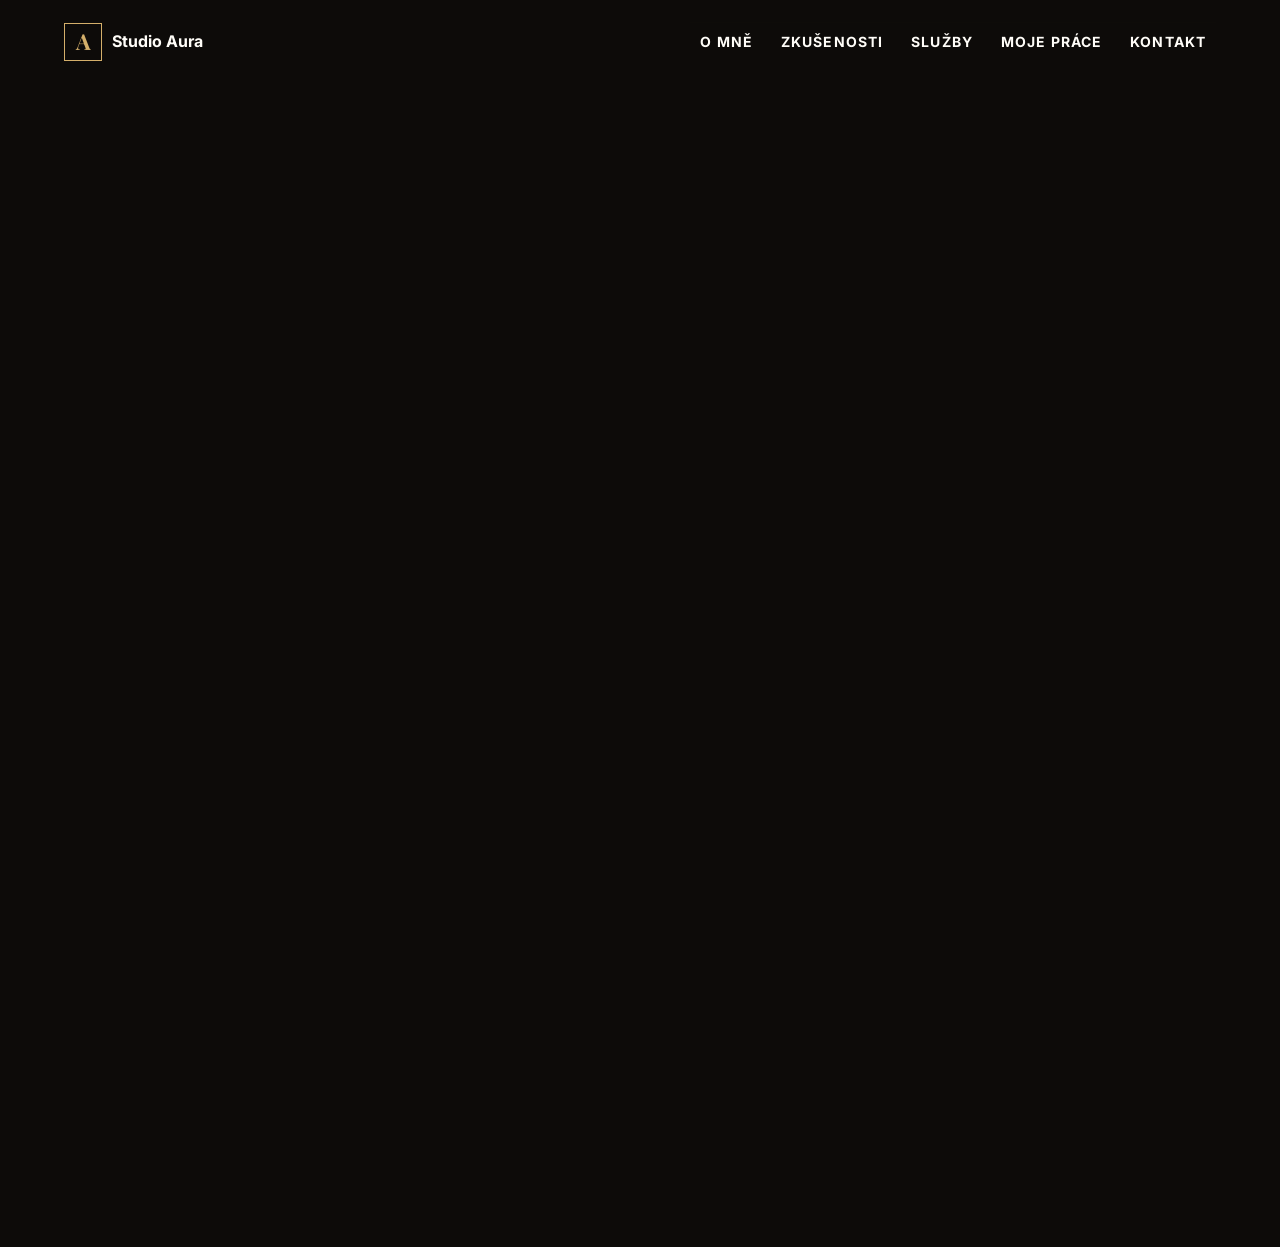
==== mojeprace.html @ d91b4f78 "První verze Studio Aura" ====
<!DOCTYPE html>
<html lang="cs">
<head>
  <meta charset="UTF-8">
  <meta name="viewport" content="width=device-width, initial-scale=1.0">
  <meta name="description" content="Galerie vlasových proměn Studia Aura.">
  <title>Moje práce | Studio Aura</title>
  <link rel="icon" href="data:image/svg+xml,%3Csvg xmlns='http://www.w3.org/2000/svg' viewBox='0 0 64 64'%3E%3Crect width='64' height='64' rx='14' fill='%230d0b09'/%3E%3Cpath d='M18 47 32 13l14 34h-7l-3-8H28l-3 8h-7Zm12-14h4l-2-6-2 6Z' fill='%23d4af6a'/%3E%3C/svg%3E">
  <link rel="preconnect" href="https://fonts.googleapis.com">
  <link rel="preconnect" href="https://fonts.gstatic.com" crossorigin>
  <link href="https://fonts.googleapis.com/css2?family=Inter:wght@400;500;600;700&family=Playfair+Display:wght@600;700&display=swap" rel="stylesheet">
  <link rel="stylesheet" href="style.css">
</head>
<body>
  <header class="site-header is-scrolled" data-header>
    <a class="brand" href="index.html#home" aria-label="Studio Aura domů">
      <span class="brand__mark">A</span>
      <span>Studio Aura</span>
    </a>
    <nav class="nav" data-nav aria-label="Hlavní navigace">
      <a href="index.html#about">O mně</a>
      <a href="index.html#experience">Zkušenosti</a>
      <a href="index.html#services">Služby</a>
      <a href="index.html#work">Moje práce</a>
      <a href="index.html#contact">Kontakt</a>
    </nav>
    <button class="menu-toggle" type="button" data-menu-toggle aria-label="Otevřít menu" aria-expanded="false">
      <span></span>
      <span></span>
      <span></span>
    </button>
  </header>

  <main>
    <section class="section work portfolio-page" id="work">
      <div class="section__inner">
        <div class="portfolio-page__top reveal">
          <h1>Moje práce</h1>
          <a class="button button--ghost" href="index.html#work">Zpět</a>
        </div>

        <div class="gallery gallery--full" data-gallery>
          <button class="gallery__item reveal" type="button" data-caption="Jemná blond balayage" data-src="images/portfolio/portfolio-01.png"><img src="images/portfolio/portfolio-01.png" alt="Jemná blond balayage" loading="lazy"><span>Jemná blond balayage</span></button>
          <button class="gallery__item reveal" type="button" data-caption="Přirozený hnědý tón" data-src="images/portfolio/portfolio-02.png"><img src="images/portfolio/portfolio-02.png" alt="Přirozený hnědý tón" loading="lazy"><span>Přirozený hnědý tón</span></button>
          <button class="gallery__item reveal" type="button" data-caption="Studený blond melír" data-src="images/portfolio/portfolio-03.png"><img src="images/portfolio/portfolio-03.png" alt="Studený blond melír" loading="lazy"><span>Studený blond melír</span></button>
          <button class="gallery__item reveal" type="button" data-caption="Elegantní společenský účes" data-src="images/portfolio/portfolio-04.png"><img src="images/portfolio/portfolio-04.png" alt="Elegantní společenský účes" loading="lazy"><span>Elegantní společenský účes</span></button>
          <button class="gallery__item reveal" type="button" data-caption="Vzdušný vrstvený střih" data-src="images/portfolio/portfolio-05.png"><img src="images/portfolio/portfolio-05.png" alt="Vzdušný vrstvený střih" loading="lazy"><span>Vzdušný vrstvený střih</span></button>
          <button class="gallery__item reveal" type="button" data-caption="Lesklé měděné barvení" data-src="images/portfolio/portfolio-06.png"><img src="images/portfolio/portfolio-06.png" alt="Lesklé měděné barvení" loading="lazy"><span>Lesklé měděné barvení</span></button>
          <button class="gallery__item reveal" type="button" data-caption="Karamelová balayage" data-src="images/portfolio/portfolio-07.png"><img src="images/portfolio/portfolio-07.png" alt="Karamelová balayage" loading="lazy"><span>Karamelová balayage</span></button>
          <button class="gallery__item reveal" type="button" data-caption="Jemný slavnostní styling" data-src="images/portfolio/portfolio-08.png"><img src="images/portfolio/portfolio-08.png" alt="Jemný slavnostní styling" loading="lazy"><span>Jemný slavnostní styling</span></button>
          <button class="gallery__item reveal" type="button" data-caption="Popelavě hnědá balayage" data-src="images/portfolio/portfolio-09.png"><img src="images/portfolio/portfolio-09.png" alt="Popelavě hnědá balayage" loading="lazy"><span>Popelavě hnědá balayage</span></button>
          <button class="gallery__item reveal" type="button" data-caption="Rose gold vlny" data-src="images/portfolio/portfolio-10.png"><img src="images/portfolio/portfolio-10.png" alt="Rose gold vlny" loading="lazy"><span>Rose gold vlny</span></button>
          <button class="gallery__item reveal" type="button" data-caption="Čokoládové vrstvy" data-src="images/portfolio/portfolio-11.png"><img src="images/portfolio/portfolio-11.png" alt="Čokoládové vrstvy" loading="lazy"><span>Čokoládové vrstvy</span></button>
          <button class="gallery__item reveal" type="button" data-caption="Světlé prameny u obličeje" data-src="images/portfolio/portfolio-12.png"><img src="images/portfolio/portfolio-12.png" alt="Světlé prameny u obličeje" loading="lazy"><span>Světlé prameny</span></button>
          <button class="gallery__item reveal" type="button" data-caption="Hladké dlouhé vlasy" data-src="images/portfolio/portfolio-13.png"><img src="images/portfolio/portfolio-13.png" alt="Hladké dlouhé vlasy" loading="lazy"><span>Hladké dlouhé vlasy</span></button>
          <button class="gallery__item reveal" type="button" data-caption="Béžový blond bob" data-src="images/portfolio/portfolio-14.png"><img src="images/portfolio/portfolio-14.png" alt="Béžový blond bob" loading="lazy"><span>Béžový blond bob</span></button>
          <button class="gallery__item reveal" type="button" data-caption="Dimenzionální lowlights" data-src="images/portfolio/portfolio-15.png"><img src="images/portfolio/portfolio-15.png" alt="Dimenzionální lowlights" loading="lazy"><span>Dimenzionální lowlights</span></button>
          <button class="gallery__item reveal" type="button" data-caption="Svatební výčes" data-src="images/portfolio/portfolio-16.png"><img src="images/portfolio/portfolio-16.png" alt="Svatební výčes" loading="lazy"><span>Svatební výčes</span></button>
          <button class="gallery__item reveal" type="button" data-caption="Písková blond" data-src="images/portfolio/portfolio-17.png"><img src="images/portfolio/portfolio-17.png" alt="Písková blond" loading="lazy"><span>Písková blond</span></button>
          <button class="gallery__item reveal" type="button" data-caption="Espresso gloss" data-src="images/portfolio/portfolio-18.png"><img src="images/portfolio/portfolio-18.png" alt="Espresso gloss" loading="lazy"><span>Espresso gloss</span></button>
          <button class="gallery__item reveal" type="button" data-caption="Jemné curtain bangs" data-src="images/portfolio/portfolio-19.png"><img src="images/portfolio/portfolio-19.png" alt="Jemné curtain bangs" loading="lazy"><span>Curtain bangs</span></button>
          <button class="gallery__item reveal" type="button" data-caption="Champagne blond melír" data-src="images/portfolio/portfolio-20.png"><img src="images/portfolio/portfolio-20.png" alt="Champagne blond melír" loading="lazy"><span>Champagne blond melír</span></button>
        </div>
      </div>
    </section>
  </main>

  <div class="lightbox" data-lightbox aria-hidden="true" role="dialog" aria-label="Náhled fotografie">
    <button class="lightbox__close" type="button" data-lightbox-close aria-label="Zavřít náhled">×</button>
    <img src="" alt="" data-lightbox-image>
    <p data-lightbox-caption></p>
  </div>

  <script src="script.js"></script>
</body>
</html>
---- style.css ----
:root {
  --black: #0d0b09;
  --ink: #1f1a16;
  --cream: #fbf6ed;
  --soft: #efe4d3;
  --gold: #d4af6a;
  --gold-dark: #9d7533;
  --white: #fffdf8;
  --muted: #73685f;
  --line: rgba(31, 26, 22, 0.12);
  --shadow: 0 24px 80px rgba(13, 11, 9, 0.16);
}

* {
  box-sizing: border-box;
}

html {
  scroll-behavior: smooth;
}

body {
  margin: 0;
  font-family: "Inter", Arial, sans-serif;
  color: var(--ink);
  background: var(--cream);
  line-height: 1.6;
}

img {
  display: block;
  max-width: 100%;
}

a {
  color: inherit;
  text-decoration: none;
}

button,
input,
select,
textarea {
  font: inherit;
}

.site-header {
  position: fixed;
  inset: 0 0 auto;
  z-index: 20;
  display: flex;
  align-items: center;
  justify-content: space-between;
  padding: 16px 5vw;
  color: var(--white);
  transition: background 0.25s ease, color 0.25s ease, box-shadow 0.25s ease;
}

.site-header.is-scrolled,
.site-header.is-open {
  color: var(--ink);
  background: rgba(251, 246, 237, 0.94);
  box-shadow: 0 10px 35px rgba(13, 11, 9, 0.08);
  backdrop-filter: blur(18px);
}

.brand {
  display: inline-flex;
  align-items: center;
  gap: 10px;
  font-weight: 700;
  letter-spacing: 0;
}

.brand__mark {
  display: grid;
  width: 38px;
  height: 38px;
  place-items: center;
  border: 1px solid currentColor;
  color: var(--gold);
  font-family: "Playfair Display", Georgia, serif;
  font-size: 22px;
}

.nav {
  position: fixed;
  top: 70px;
  right: 0;
  left: 0;
  display: grid;
  gap: 8px;
  padding: 14px 5vw 18px;
  color: var(--ink);
  background: rgba(251, 246, 237, 0.98);
  border-top: 1px solid var(--line);
  box-shadow: 0 18px 45px rgba(13, 11, 9, 0.12);
  transform: translateY(-10px);
  opacity: 0;
  pointer-events: none;
  transition: transform 0.25s ease, opacity 0.25s ease;
}

.nav.is-open {
  transform: translateY(0);
  opacity: 1;
  pointer-events: auto;
}

.nav a {
  position: relative;
  padding: 10px;
  font-size: 14px;
  font-weight: 700;
  text-transform: uppercase;
  letter-spacing: 0.08em;
  transition: color 0.2s ease, background 0.2s ease;
}

.nav a:hover {
  color: var(--gold-dark);
  background: rgba(212, 175, 106, 0.12);
}

.menu-toggle {
  display: grid;
  gap: 5px;
  width: 42px;
  height: 42px;
  place-content: center;
  border: 1px solid currentColor;
  color: inherit;
  background: transparent;
  cursor: pointer;
}

.menu-toggle span {
  display: block;
  width: 18px;
  height: 2px;
  background: currentColor;
}

.hero {
  position: relative;
  min-height: 100svh;
  display: grid;
  align-items: end;
  padding: 110px 5vw 64px;
  color: var(--white);
  overflow: hidden;
}

.hero__image {
  position: absolute;
  inset: 0;
  background:
    linear-gradient(90deg, rgba(13, 11, 9, 0.86), rgba(13, 11, 9, 0.36)),
    url("https://images.unsplash.com/photo-1560066984-138dadb4c035?auto=format&fit=crop&w=1800&q=80") center/cover;
  transform: scale(1.02);
}

.hero__content {
  position: relative;
  max-width: 760px;
}

.eyebrow {
  margin: 0 0 14px;
  color: var(--gold);
  font-size: 12px;
  font-weight: 800;
  letter-spacing: 0.14em;
  text-transform: uppercase;
}

h1,
h2 {
  margin: 0;
  font-family: "Playfair Display", Georgia, serif;
  font-weight: 700;
  line-height: 1.04;
  letter-spacing: 0;
}

h1 {
  max-width: 850px;
  font-size: clamp(46px, 9vw, 92px);
}

h2 {
  font-size: clamp(34px, 6vw, 58px);
}

.hero p:not(.eyebrow),
.about__content p {
  max-width: 680px;
  font-size: clamp(17px, 2.5vw, 21px);
}

.hero__actions {
  display: flex;
  flex-wrap: wrap;
  gap: 12px;
  margin-top: 32px;
}

.button {
  display: inline-flex;
  min-height: 48px;
  align-items: center;
  justify-content: center;
  padding: 13px 22px;
  border: 1px solid var(--gold);
  font-weight: 800;
  cursor: pointer;
  transition: transform 0.2s ease, background 0.2s ease, color 0.2s ease;
}

.button:hover {
  transform: translateY(-2px);
}

.button--primary {
  color: var(--black);
  background: var(--gold);
}

.button--ghost {
  color: var(--white);
  background: rgba(255, 255, 255, 0.06);
}

.section {
  scroll-margin-top: 88px;
  padding: 82px 5vw;
}

.section__inner {
  width: min(1160px, 100%);
  margin: 0 auto;
}

.section__heading {
  max-width: 720px;
  margin-bottom: 34px;
}

.experience {
  padding-bottom: 52px;
}

.services {
  padding-top: 52px;
}

.about,
.pricing,
.faq {
  background: var(--white);
}

.about__grid,
.contact__grid,
.pricing__grid,
.faq__grid {
  display: grid;
  gap: 34px;
}

.about__photo img {
  width: 100%;
  min-height: 430px;
  object-fit: cover;
  box-shadow: var(--shadow);
}

.feature-list {
  display: grid;
  gap: 12px;
  padding: 0;
  margin: 28px 0 0;
  list-style: none;
}

.feature-list li {
  position: relative;
  padding-left: 26px;
  font-weight: 700;
}

.feature-list li::before {
  position: absolute;
  left: 0;
  color: var(--gold-dark);
  content: "•";
}

.timeline {
  display: grid;
  align-items: stretch;
  grid-auto-rows: 1fr;
  gap: 10px;
}

.timeline__item,
.price-list,
.review-slider,
.accordion,
.contact-form {
  background: rgba(255, 253, 248, 0.78);
  border: 1px solid var(--line);
}

.timeline__item {
  display: grid;
  min-height: 72px;
  gap: 2px;
  padding: 5px 8px;
}

.timeline__item span {
  color: var(--gold-dark);
  font-family: "Playfair Display", Georgia, serif;
  font-size: 22px;
  font-weight: 700;
  line-height: 1.1;
}

.timeline__item p {
  margin: 0;
  font-weight: 700;
  line-height: 1.35;
}

.services__list {
  display: grid;
  gap: 10px;
  max-width: 720px;
  padding: 0;
  margin: 0;
  list-style: none;
}

.services__list li {
  position: relative;
  padding-left: 24px;
  font-weight: 700;
}

.services__list li::before {
  position: absolute;
  left: 0;
  color: var(--gold-dark);
  content: "•";
}

.work {
  color: var(--white);
  background: var(--black);
}

.work.section {
  padding-block: 64px;
}

.gallery {
  display: grid;
  grid-template-columns: repeat(auto-fit, minmax(175px, 1fr));
  gap: 12px;
}

.gallery__item {
  position: relative;
  min-height: 205px;
  aspect-ratio: 4 / 5;
  padding: 0;
  border: 0;
  color: var(--white);
  background: var(--black);
  cursor: zoom-in;
  overflow: hidden;
}

.gallery__item img {
  width: 100%;
  height: 100%;
  object-fit: cover;
  transition: transform 0.45s ease;
}

.gallery__item:hover img {
  transform: scale(1.06);
}

.gallery__item span {
  position: absolute;
  right: 16px;
  bottom: 16px;
  left: 16px;
  padding-top: 60px;
  font-weight: 800;
  text-align: left;
  background: linear-gradient(transparent, rgba(13, 11, 9, 0.78));
}

.work__actions {
  display: flex;
  justify-content: center;
  margin-top: 22px;
}

.price-list {
  padding: 10px 22px;
}

.price-list div {
  display: flex;
  justify-content: space-between;
  gap: 18px;
  padding: 18px 0;
  border-bottom: 1px solid var(--line);
}

.price-list div:last-child {
  border-bottom: 0;
}

.price-list strong {
  white-space: nowrap;
}

.reviews {
  background: var(--soft);
}

.review-slider {
  position: relative;
  padding: clamp(26px, 5vw, 52px);
  overflow: hidden;
}

.review-slider__viewport {
  overflow: hidden;
}

.review-slider__track {
  display: flex;
  width: 100%;
  transition: transform 0.35s ease;
}

.review {
  flex: 0 0 100%;
  max-width: 100%;
  margin: 0;
}

.review blockquote {
  margin: 0;
  font-family: "Playfair Display", Georgia, serif;
  font-size: clamp(26px, 5vw, 44px);
  line-height: 1.18;
}

.review figcaption {
  margin-top: 22px;
  color: var(--gold-dark);
  font-weight: 800;
}

.review-slider__controls {
  display: flex;
  gap: 10px;
  margin-top: 30px;
}

.review-slider__controls button,
.lightbox__close {
  width: 44px;
  height: 44px;
  border: 1px solid var(--gold);
  color: var(--ink);
  background: transparent;
  font-size: 28px;
  cursor: pointer;
}

.accordion__item + .accordion__item {
  border-top: 1px solid var(--line);
}

.accordion__item button {
  width: 100%;
  display: flex;
  justify-content: space-between;
  gap: 18px;
  padding: 20px;
  border: 0;
  color: var(--ink);
  background: transparent;
  font-weight: 800;
  text-align: left;
  cursor: pointer;
}

.accordion__item button::after {
  content: "+";
}

.accordion__item.is-open button::after {
  content: "−";
}

.accordion__item p {
  display: none;
  margin: 0;
  padding: 0 20px 22px;
  color: var(--muted);
}

.accordion__item.is-open p {
  display: block;
}

.contact {
  color: var(--white);
  background: var(--black);
}

.contact__info address {
  display: grid;
  gap: 10px;
  margin-top: 28px;
  font-style: normal;
}

.contact__info a:hover {
  color: var(--gold);
}

.contact__detail {
  width: fit-content;
  transition: color 0.2s ease, transform 0.2s ease;
}

.contact__detail:hover {
  color: var(--gold);
  transform: translateX(4px);
}

.contact-form {
  display: grid;
  gap: 16px;
  padding: clamp(22px, 4vw, 34px);
  color: var(--ink);
  background: var(--white);
}

.contact-form label {
  display: grid;
  gap: 7px;
  font-size: 13px;
  font-weight: 800;
  text-transform: uppercase;
  letter-spacing: 0.08em;
}

.contact-form input,
.contact-form select,
.contact-form textarea {
  width: 100%;
  border: 1px solid var(--line);
  padding: 13px 14px;
  color: var(--ink);
  background: var(--cream);
  outline: none;
}

.contact-form input:focus,
.contact-form select:focus,
.contact-form textarea:focus {
  border-color: var(--gold-dark);
}

.contact-form .is-invalid {
  border-color: #9b2c2c;
}

.form-message {
  min-height: 24px;
  margin: 0;
  color: #9b2c2c;
  font-weight: 700;
}

.form-message.is-success {
  color: #2e6b45;
}

.site-footer {
  padding: 24px 5vw;
  color: var(--cream);
  background: #070605;
  text-align: center;
}

.site-footer p {
  margin: 0;
}

.lightbox {
  position: fixed;
  inset: 0;
  z-index: 40;
  display: grid;
  place-items: center;
  padding: 72px 5vw 32px;
  color: var(--white);
  background: rgba(7, 6, 5, 0.92);
  opacity: 0;
  pointer-events: none;
  transition: opacity 0.2s ease;
}

.lightbox.is-open {
  opacity: 1;
  pointer-events: auto;
}

.lightbox img {
  max-height: 78vh;
  object-fit: contain;
  box-shadow: var(--shadow);
}

.lightbox p {
  margin: 16px 0 0;
  font-weight: 800;
}

.lightbox__close {
  position: absolute;
  top: 20px;
  right: 5vw;
  color: var(--white);
}

.reveal {
  opacity: 0;
  transform: translateY(26px);
  transition: opacity 0.6s ease, transform 0.6s ease;
}

.reveal.is-visible {
  opacity: 1;
  transform: translateY(0);
}

@media (min-width: 760px) {
  .section {
    padding: 110px 5vw;
  }

  .experience {
    padding-bottom: 70px;
  }

  .services {
    padding-top: 70px;
  }

  .work.section {
    padding-block: 72px;
  }

  .about__grid,
  .contact__grid,
  .pricing__grid,
  .faq__grid {
    grid-template-columns: 0.9fr 1.1fr;
    align-items: start;
  }

  .timeline {
    grid-template-columns: repeat(5, 1fr);
  }

  .gallery__item:nth-child(1),
  .gallery__item:nth-child(4) {
    grid-column: span 2;
    aspect-ratio: 8 / 5;
  }
}

@media (min-width: 980px) {
  .site-header {
    padding-block: 22px;
  }

  .nav {
    position: static;
    display: flex;
    align-items: center;
    gap: 8px;
    padding: 0;
    color: inherit;
    background: transparent;
    box-shadow: none;
    transform: none;
    opacity: 1;
    pointer-events: auto;
  }

  .nav a {
    padding: 8px 10px;
    background: transparent;
  }

  .nav a::after {
    position: absolute;
    right: 10px;
    bottom: 2px;
    left: 10px;
    height: 1px;
    background: var(--gold);
    transform: scaleX(0);
    transform-origin: center;
    transition: transform 0.2s ease;
    content: "";
  }

  .nav a:hover {
    color: var(--gold);
    background: transparent;
  }

  .site-header.is-scrolled .nav a:hover,
  .site-header.is-open .nav a:hover {
    color: var(--gold-dark);
  }

  .nav a:hover::after {
    transform: scaleX(1);
  }

  .menu-toggle {
    display: none;
  }
}

@media (prefers-reduced-motion: reduce) {
  *,
  *::before,
  *::after {
    scroll-behavior: auto !important;
    transition-duration: 0.01ms !important;
    animation-duration: 0.01ms !important;
  }
}
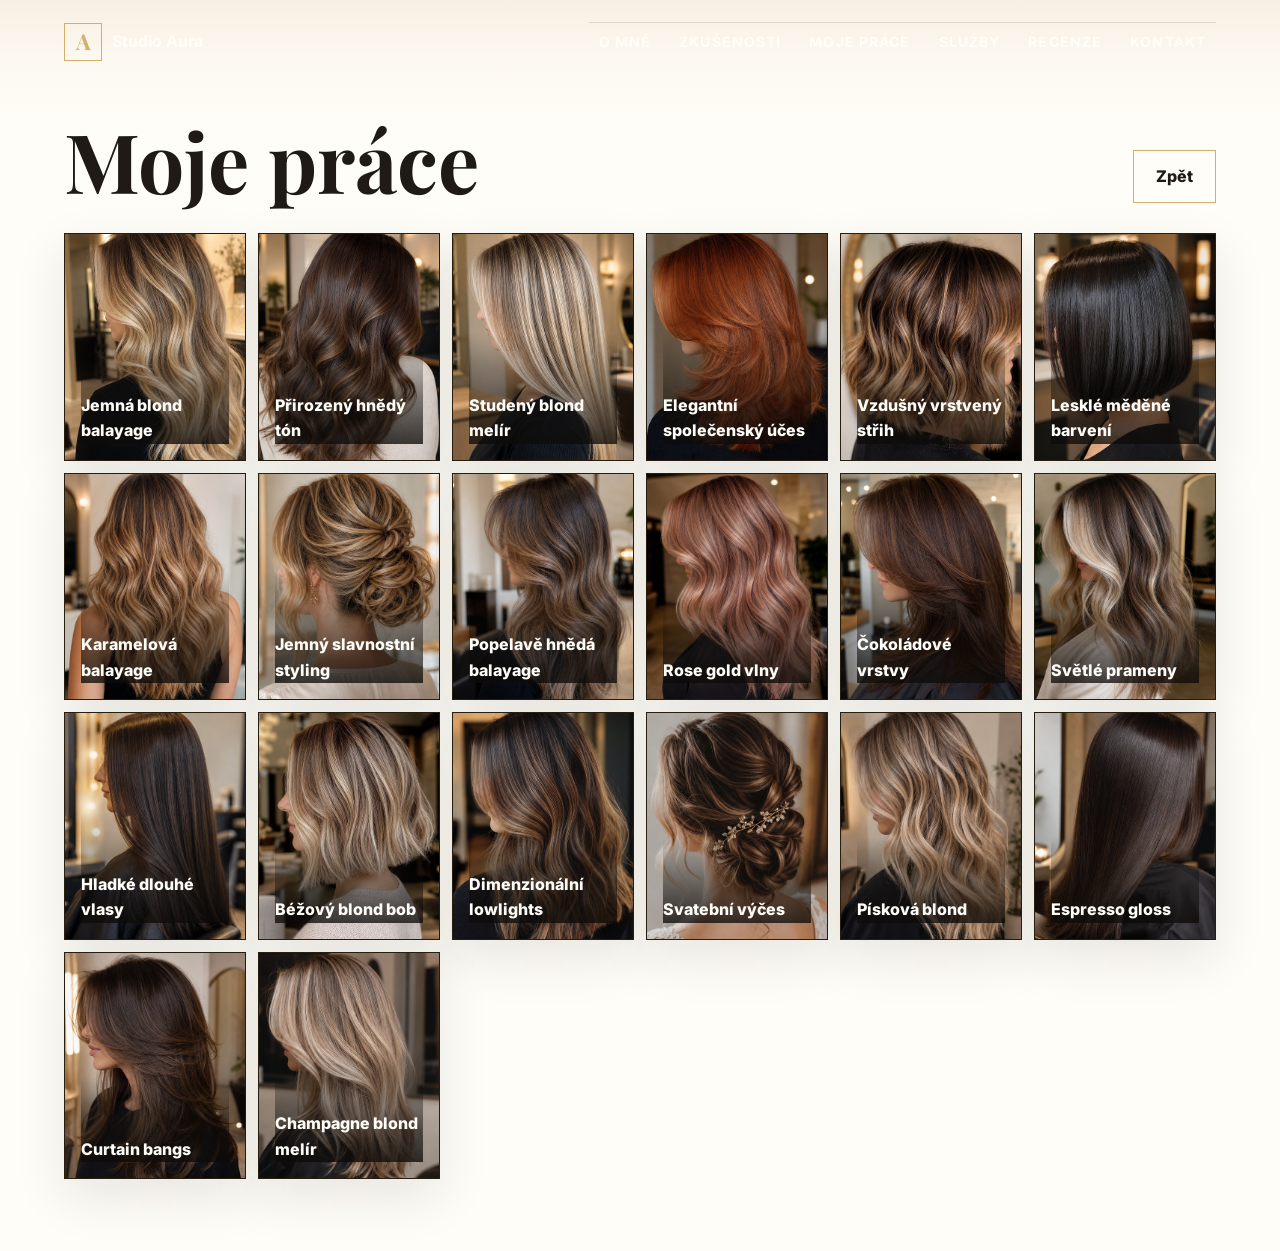
==== commit e99d8fe2: "Update Studio Aura interactions and styling" ====
--- a/mojeprace.html
+++ b/mojeprace.html
@@ -20,8 +20,9 @@
     <nav class="nav" data-nav aria-label="Hlavní navigace">
       <a href="index.html#about">O mně</a>
       <a href="index.html#experience">Zkušenosti</a>
+      <a href="index.html#work">Moje práce</a>
       <a href="index.html#services">Služby</a>
-      <a href="index.html#work">Moje práce</a>
+      <a href="index.html#reviews">Recenze</a>
       <a href="index.html#contact">Kontakt</a>
     </nav>
     <button class="menu-toggle" type="button" data-menu-toggle aria-label="Otevřít menu" aria-expanded="false">
--- a/style.css
+++ b/style.css
@@ -1,8 +1,11 @@
 :root {
   --black: #0d0b09;
+  --dark: #17110d;
   --ink: #1f1a16;
   --cream: #fbf6ed;
-  --soft: #efe4d3;
+  --soft: #f3eadc;
+  --section-light: #fffdf8;
+  --section-soft: #f6eddf;
   --gold: #d4af6a;
   --gold-dark: #9d7533;
   --white: #fffdf8;
@@ -232,8 +235,21 @@
 }
 
 .section {
+  position: relative;
   scroll-margin-top: 88px;
   padding: 82px 5vw;
+}
+
+.section::before {
+  position: absolute;
+  inset: 0 0 auto;
+  height: 128px;
+  pointer-events: none;
+  content: "";
+}
+
+.section::after {
+  content: none;
 }
 
 .section__inner {
@@ -255,9 +271,49 @@
 }
 
 .about,
-.pricing,
+.work,
+.reviews {
+  background: var(--section-light);
+}
+
+.experience,
+.pricing {
+  background: var(--section-soft);
+}
+
+.work {
+  color: var(--ink);
+}
+
 .faq {
-  background: var(--white);
+  background: var(--section-soft);
+}
+
+.about::before {
+  background: linear-gradient(to bottom, rgba(246, 237, 223, 0.86), rgba(246, 237, 223, 0.28) 48%, rgba(255, 253, 248, 0));
+}
+
+.experience::before,
+.pricing::before,
+.faq::before {
+  background: linear-gradient(to bottom, rgba(255, 253, 248, 0.86), rgba(255, 253, 248, 0.28) 48%, rgba(246, 237, 223, 0));
+}
+
+.work::before,
+.reviews::before {
+  background: linear-gradient(to bottom, rgba(246, 237, 223, 0.86), rgba(246, 237, 223, 0.28) 48%, rgba(255, 253, 248, 0));
+}
+
+.faq {
+  min-height: 516px;
+}
+
+.faq.section {
+  padding-block: 48px;
+}
+
+.pricing {
+  scroll-margin-top: 0;
 }
 
 .about__grid,
@@ -270,6 +326,7 @@
 
 .about__photo img {
   width: 100%;
+  height: 100%;
   min-height: 430px;
   object-fit: cover;
   box-shadow: var(--shadow);
@@ -308,15 +365,19 @@
 .review-slider,
 .accordion,
 .contact-form {
-  background: rgba(255, 253, 248, 0.78);
+  background: rgba(255, 253, 248, 0.9);
   border: 1px solid var(--line);
 }
 
+.review-slider {
+  background: var(--white);
+}
+
 .timeline__item {
   display: grid;
-  min-height: 72px;
-  gap: 2px;
-  padding: 5px 8px;
+  min-height: 104px;
+  gap: 8px;
+  padding: 20px 18px;
 }
 
 .timeline__item span {
@@ -355,13 +416,13 @@
   content: "•";
 }
 
-.work {
-  color: var(--white);
-  background: var(--black);
-}
-
 .work.section {
   padding-block: 64px;
+}
+
+.work .button--ghost {
+  color: var(--ink);
+  background: rgba(255, 253, 248, 0.64);
 }
 
 .gallery {
@@ -375,11 +436,12 @@
   min-height: 205px;
   aspect-ratio: 4 / 5;
   padding: 0;
-  border: 0;
+  border: 1px solid rgba(157, 117, 51, 0.18);
   color: var(--white);
   background: var(--black);
   cursor: zoom-in;
   overflow: hidden;
+  box-shadow: 0 18px 48px rgba(31, 26, 22, 0.1);
 }
 
 .gallery__item img {
@@ -410,6 +472,31 @@
   margin-top: 22px;
 }
 
+.portfolio-page {
+  min-height: 100svh;
+}
+
+.work.portfolio-page {
+  padding-top: 118px;
+}
+
+.portfolio-page__top {
+  display: flex;
+  flex-wrap: wrap;
+  align-items: end;
+  justify-content: space-between;
+  gap: 18px;
+  margin-bottom: 30px;
+}
+
+.portfolio-page__top h1 {
+  font-size: clamp(42px, 8vw, 82px);
+}
+
+.gallery--full {
+  grid-template-columns: repeat(auto-fit, minmax(175px, 1fr));
+}
+
 .price-list {
   padding: 10px 22px;
 }
@@ -428,10 +515,6 @@
 
 .price-list strong {
   white-space: nowrap;
-}
-
-.reviews {
-  background: var(--soft);
 }
 
 .review-slider {
@@ -484,10 +567,21 @@
   background: transparent;
   font-size: 28px;
   cursor: pointer;
+  transition: background 0.2s ease, color 0.2s ease, transform 0.2s ease;
+}
+
+.review-slider__controls button:hover {
+  color: var(--black);
+  background: rgba(212, 175, 106, 0.18);
+  transform: translateY(-1px);
 }
 
 .accordion__item + .accordion__item {
   border-top: 1px solid var(--line);
+}
+
+.accordion__item {
+  padding-bottom: 0;
 }
 
 .accordion__item button {
@@ -513,19 +607,35 @@
 }
 
 .accordion__item p {
-  display: none;
+  max-height: 0;
+  overflow: hidden;
   margin: 0;
-  padding: 0 20px 22px;
+  padding: 0 20px;
   color: var(--muted);
+  opacity: 0;
+  transform: translateY(-6px);
+  transition:
+    max-height 0.48s cubic-bezier(0.22, 1, 0.36, 1),
+    opacity 0.34s ease,
+    padding-bottom 0.48s cubic-bezier(0.22, 1, 0.36, 1),
+    transform 0.48s cubic-bezier(0.22, 1, 0.36, 1);
 }
 
 .accordion__item.is-open p {
-  display: block;
+  max-height: 140px;
+  padding-bottom: 22px;
+  opacity: 1;
+  transform: translateY(0);
 }
 
 .contact {
   color: var(--white);
-  background: var(--black);
+  background: linear-gradient(180deg, #130f0c, #080605);
+}
+
+.contact::before {
+  height: 72px;
+  background: linear-gradient(to bottom, rgba(246, 237, 223, 0.32), rgba(19, 15, 12, 0));
 }
 
 .contact__info address {
@@ -674,6 +784,10 @@
     padding-block: 72px;
   }
 
+  .work.portfolio-page {
+    padding-top: 118px;
+  }
+
   .about__grid,
   .contact__grid,
   .pricing__grid,
@@ -682,6 +796,28 @@
     align-items: start;
   }
 
+  .about__grid {
+    align-items: stretch;
+  }
+
+  .about__photo {
+    position: relative;
+    min-height: 520px;
+    border: 4px solid var(--gold);
+    background: var(--white);
+    overflow: hidden;
+    box-shadow: var(--shadow);
+  }
+
+  .about__photo img {
+    position: absolute;
+    inset: 0;
+    width: 100%;
+    height: 100%;
+    min-height: 0;
+    box-shadow: none;
+  }
+
   .timeline {
     grid-template-columns: repeat(5, 1fr);
   }
@@ -690,6 +826,12 @@
   .gallery__item:nth-child(4) {
     grid-column: span 2;
     aspect-ratio: 8 / 5;
+  }
+
+  .gallery--full .gallery__item:nth-child(1),
+  .gallery--full .gallery__item:nth-child(4) {
+    grid-column: auto;
+    aspect-ratio: 4 / 5;
   }
 }
 
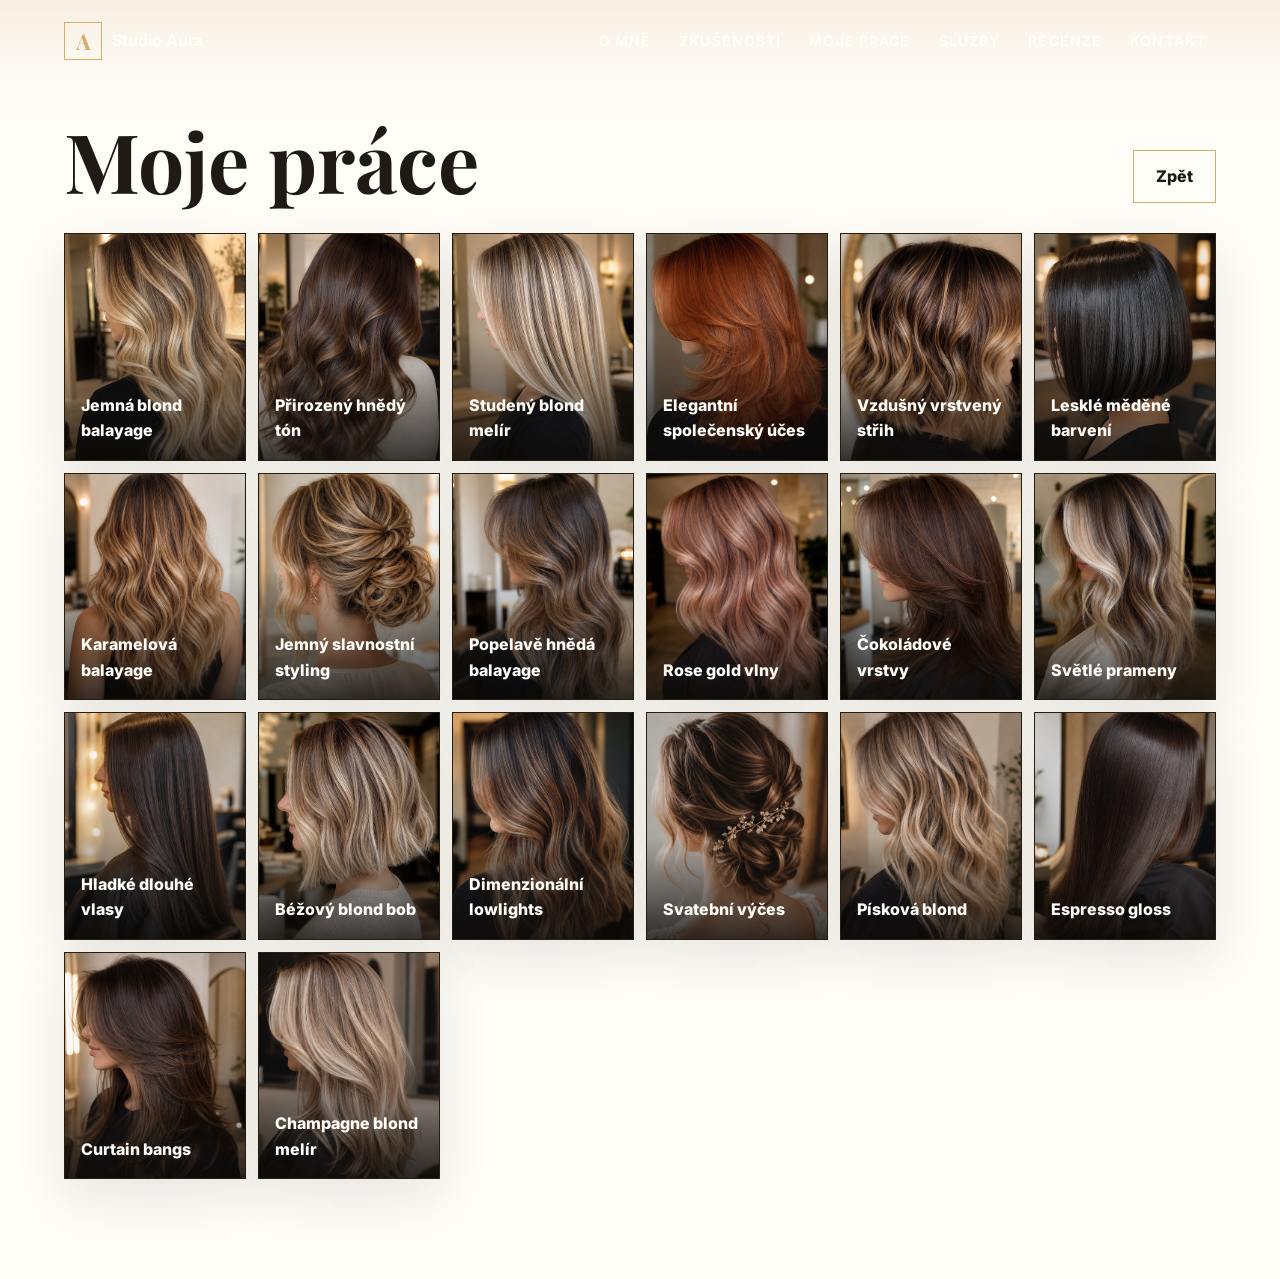
==== commit 5ea0aea5: "Improve responsive layout and mobile navigation" ====
--- a/mojeprace.html
+++ b/mojeprace.html
@@ -17,15 +17,15 @@
       <span class="brand__mark">A</span>
       <span>Studio Aura</span>
     </a>
-    <nav class="nav" data-nav aria-label="Hlavní navigace">
-      <a href="index.html#about">O mně</a>
+    <nav class="nav" id="primary-navigation" data-nav aria-label="Hlavní navigace">
+      <a href="index.html#about">O&nbsp;mně</a>
       <a href="index.html#experience">Zkušenosti</a>
       <a href="index.html#work">Moje práce</a>
       <a href="index.html#services">Služby</a>
       <a href="index.html#reviews">Recenze</a>
       <a href="index.html#contact">Kontakt</a>
     </nav>
-    <button class="menu-toggle" type="button" data-menu-toggle aria-label="Otevřít menu" aria-expanded="false">
+    <button class="menu-toggle" type="button" data-menu-toggle aria-label="Otevřít menu" aria-expanded="false" aria-controls="primary-navigation">
       <span></span>
       <span></span>
       <span></span>
@@ -52,7 +52,7 @@
           <button class="gallery__item reveal" type="button" data-caption="Popelavě hnědá balayage" data-src="images/portfolio/portfolio-09.png"><img src="images/portfolio/portfolio-09.png" alt="Popelavě hnědá balayage" loading="lazy"><span>Popelavě hnědá balayage</span></button>
           <button class="gallery__item reveal" type="button" data-caption="Rose gold vlny" data-src="images/portfolio/portfolio-10.png"><img src="images/portfolio/portfolio-10.png" alt="Rose gold vlny" loading="lazy"><span>Rose gold vlny</span></button>
           <button class="gallery__item reveal" type="button" data-caption="Čokoládové vrstvy" data-src="images/portfolio/portfolio-11.png"><img src="images/portfolio/portfolio-11.png" alt="Čokoládové vrstvy" loading="lazy"><span>Čokoládové vrstvy</span></button>
-          <button class="gallery__item reveal" type="button" data-caption="Světlé prameny u obličeje" data-src="images/portfolio/portfolio-12.png"><img src="images/portfolio/portfolio-12.png" alt="Světlé prameny u obličeje" loading="lazy"><span>Světlé prameny</span></button>
+          <button class="gallery__item reveal" type="button" data-caption="Světlé prameny u&nbsp;obličeje" data-src="images/portfolio/portfolio-12.png"><img src="images/portfolio/portfolio-12.png" alt="Světlé prameny u obličeje" loading="lazy"><span>Světlé prameny</span></button>
           <button class="gallery__item reveal" type="button" data-caption="Hladké dlouhé vlasy" data-src="images/portfolio/portfolio-13.png"><img src="images/portfolio/portfolio-13.png" alt="Hladké dlouhé vlasy" loading="lazy"><span>Hladké dlouhé vlasy</span></button>
           <button class="gallery__item reveal" type="button" data-caption="Béžový blond bob" data-src="images/portfolio/portfolio-14.png"><img src="images/portfolio/portfolio-14.png" alt="Béžový blond bob" loading="lazy"><span>Béžový blond bob</span></button>
           <button class="gallery__item reveal" type="button" data-caption="Dimenzionální lowlights" data-src="images/portfolio/portfolio-15.png"><img src="images/portfolio/portfolio-15.png" alt="Dimenzionální lowlights" loading="lazy"><span>Dimenzionální lowlights</span></button>
--- a/style.css
+++ b/style.css
@@ -92,56 +92,135 @@
   right: 0;
   left: 0;
   display: grid;
-  gap: 8px;
-  padding: 14px 5vw 18px;
+  gap: 0;
+  padding: 12px;
   color: var(--ink);
-  background: rgba(251, 246, 237, 0.98);
-  border-top: 1px solid var(--line);
-  box-shadow: 0 18px 45px rgba(13, 11, 9, 0.12);
-  transform: translateY(-10px);
+  background: rgba(255, 255, 255, 0.98);
+  border-top: 1px solid rgba(212, 175, 106, 0.24);
+  border-bottom: 1px solid rgba(212, 175, 106, 0.24);
+  border-radius: 0;
+  box-shadow: 0 24px 60px rgba(13, 11, 9, 0.16);
+  backdrop-filter: blur(22px);
+  transform: translateY(-14px) scale(0.98);
+  transform-origin: top center;
   opacity: 0;
   pointer-events: none;
-  transition: transform 0.25s ease, opacity 0.25s ease;
+  transition: transform 0.3s cubic-bezier(0.22, 1, 0.36, 1), opacity 0.22s ease;
 }
 
 .nav.is-open {
-  transform: translateY(0);
+  transform: translateY(0) scale(1);
   opacity: 1;
   pointer-events: auto;
 }
 
 .nav a {
   position: relative;
-  padding: 10px;
-  font-size: 14px;
-  font-weight: 700;
+  display: flex;
+  align-items: center;
+  gap: 14px;
+  padding: 14px 12px;
+  border-bottom: 1px solid rgba(13, 11, 9, 0.08);
+  font-family: "Playfair Display", Georgia, serif;
+  font-size: 19px;
+  font-weight: 600;
   text-transform: uppercase;
-  letter-spacing: 0.08em;
-  transition: color 0.2s ease, background 0.2s ease;
+  letter-spacing: 0.06em;
+  transition: color 0.2s ease, background 0.2s ease, padding 0.2s ease;
+}
+
+.nav a::before {
+  content: none;
+}
+
+.nav a:last-child {
+  margin-top: 0;
+  border-bottom: 0;
+  color: var(--gold-dark);
+  background: rgba(212, 175, 106, 0.08);
 }
 
 .nav a:hover {
+  padding-left: 18px;
   color: var(--gold-dark);
-  background: rgba(212, 175, 106, 0.12);
+  background: rgba(212, 175, 106, 0.1);
+}
+
+.nav a:last-child:hover {
+  padding-left: 18px;
+  color: var(--gold-dark);
+  background: rgba(212, 175, 106, 0.14);
 }
 
 .menu-toggle {
-  display: grid;
-  gap: 5px;
-  width: 42px;
-  height: 42px;
+  position: relative;
+  display: grid;
+  width: 46px;
+  height: 46px;
   place-content: center;
-  border: 1px solid currentColor;
-  color: inherit;
+  border: 1px solid rgba(212, 175, 106, 0.7);
+  border-radius: 0;
+  color: var(--ink);
+  background: var(--white);
+  box-shadow: 0 8px 24px rgba(13, 11, 9, 0.12);
+  backdrop-filter: blur(10px);
+  cursor: pointer;
+  transition: color 0.25s ease, background 0.25s ease, transform 0.25s ease;
+}
+
+.menu-toggle span {
+  grid-area: 1 / 1;
+  display: block;
+  width: 20px;
+  height: 1px;
+  background: currentColor;
+  transition: transform 0.3s cubic-bezier(0.22, 1, 0.36, 1), opacity 0.2s ease;
+}
+
+.menu-toggle span:nth-child(1) { transform: translateY(-6px); }
+.menu-toggle span:nth-child(3) { transform: translateY(6px); }
+
+.site-header:not(.is-scrolled):not(.is-open) .menu-toggle {
+  color: var(--gold);
   background: transparent;
-  cursor: pointer;
-}
-
-.menu-toggle span {
-  display: block;
-  width: 18px;
-  height: 2px;
-  background: currentColor;
+  box-shadow: none;
+}
+
+@media (hover: hover) {
+  .site-header:not(.is-scrolled):not(.is-open) .menu-toggle:hover {
+    color: var(--gold);
+    background: transparent;
+    box-shadow: none;
+  }
+}
+
+.site-header.is-open .menu-toggle {
+  color: var(--ink);
+  background: var(--gold);
+  transform: rotate(90deg);
+}
+
+.site-header.is-open .menu-toggle span:nth-child(1) { transform: rotate(45deg); }
+.site-header.is-open .menu-toggle span:nth-child(2) { opacity: 0; }
+.site-header.is-open .menu-toggle span:nth-child(3) { transform: rotate(-45deg); }
+
+body.menu-open { overflow: hidden; }
+
+body::before {
+  position: fixed;
+  inset: 0;
+  z-index: 19;
+  background: rgba(13, 11, 9, 0.46);
+  backdrop-filter: blur(5px);
+  opacity: 0;
+  pointer-events: none;
+  transition: opacity 0.25s ease;
+  content: "";
+}
+
+body.menu-open::before {
+  opacity: 1;
+  pointer-events: auto;
 }
 
 .hero {
@@ -237,7 +316,7 @@
 .section {
   position: relative;
   scroll-margin-top: 88px;
-  padding: 82px 5vw;
+  padding: 76px 5vw;
 }
 
 .section::before {
@@ -262,14 +341,6 @@
   margin-bottom: 34px;
 }
 
-.experience {
-  padding-bottom: 52px;
-}
-
-.services {
-  padding-top: 52px;
-}
-
 .about,
 .work,
 .reviews {
@@ -306,10 +377,6 @@
 
 .faq {
   min-height: 516px;
-}
-
-.faq.section {
-  padding-block: 48px;
 }
 
 .pricing {
@@ -330,6 +397,22 @@
   min-height: 430px;
   object-fit: cover;
   box-shadow: var(--shadow);
+}
+
+.about__photo--desktop {
+  display: none;
+}
+
+.about__photo--mobile {
+  width: min(68vw, 260px);
+  aspect-ratio: 4 / 5;
+  margin: 26px auto 0;
+  overflow: hidden;
+}
+
+.about__photo--mobile img {
+  min-height: 0;
+  object-position: center top;
 }
 
 .feature-list {
@@ -414,10 +497,6 @@
   left: 0;
   color: var(--gold-dark);
   content: "•";
-}
-
-.work.section {
-  padding-block: 64px;
 }
 
 .work .button--ghost {
@@ -457,10 +536,10 @@
 
 .gallery__item span {
   position: absolute;
-  right: 16px;
-  bottom: 16px;
-  left: 16px;
-  padding-top: 60px;
+  right: 0;
+  bottom: 0;
+  left: 0;
+  padding: 60px 16px 16px;
   font-weight: 800;
   text-align: left;
   background: linear-gradient(transparent, rgba(13, 11, 9, 0.78));
@@ -470,6 +549,33 @@
   display: flex;
   justify-content: center;
   margin-top: 22px;
+}
+
+@media (max-width: 759px) {
+  .gallery,
+  .gallery.gallery--full {
+    grid-template-columns: repeat(2, minmax(0, 1fr));
+    gap: 10px;
+  }
+
+  .gallery__item {
+    min-height: 0;
+  }
+
+  .gallery__item span {
+    padding: 42px 10px 10px;
+    font-size: 12px;
+    line-height: 1.35;
+  }
+
+  .contact-form,
+  .contact-form.reveal,
+  .contact-form.reveal.is-visible {
+    position: static;
+    opacity: 1;
+    transform: none;
+    transition: none;
+  }
 }
 
 .portfolio-page {
@@ -570,10 +676,17 @@
   transition: background 0.2s ease, color 0.2s ease, transform 0.2s ease;
 }
 
-.review-slider__controls button:hover {
+.review-slider__controls button:hover,
+.work .button--ghost:hover {
   color: var(--black);
   background: rgba(212, 175, 106, 0.18);
   transform: translateY(-1px);
+}
+
+.lightbox__close:hover {
+  color: var(--white);
+  background: rgba(212, 175, 106, 0.38);
+  transform: scale(1.06);
 }
 
 .accordion__item + .accordion__item {
@@ -659,12 +772,109 @@
   transform: translateX(4px);
 }
 
+.contact__intro {
+  max-width: 520px;
+  margin: 22px 0 0;
+  color: rgba(255, 253, 248, 0.76);
+}
+
+.contact__benefits {
+  display: grid;
+  gap: 12px;
+  padding: 0;
+  margin: 28px 0 0;
+  list-style: none;
+}
+
+.contact__benefits li {
+  position: relative;
+  padding-left: 28px;
+  color: rgba(255, 253, 248, 0.9);
+  font-weight: 700;
+}
+
+.contact__benefits li::before {
+  position: absolute;
+  top: 1px;
+  left: 0;
+  color: var(--gold);
+  content: "✓";
+}
+
 .contact-form {
   display: grid;
   gap: 16px;
   padding: clamp(22px, 4vw, 34px);
   color: var(--ink);
   background: var(--white);
+}
+
+.booking-form__top {
+  display: flex;
+  flex-wrap: wrap;
+  align-items: flex-start;
+  justify-content: space-between;
+  gap: 14px;
+  padding-bottom: 20px;
+  border-bottom: 1px solid var(--line);
+}
+
+.booking-form__top,
+.booking-form__wide {
+  grid-column: 1 / -1;
+}
+
+.booking-form__kicker {
+  color: var(--gold-dark);
+  font-size: 12px;
+  font-weight: 800;
+  text-transform: uppercase;
+  letter-spacing: 0.12em;
+}
+
+.booking-form__top h3 {
+  margin: 3px 0 0;
+  font-family: "Playfair Display", Georgia, serif;
+  font-size: clamp(25px, 4vw, 34px);
+  line-height: 1.15;
+}
+
+.booking-form__demo {
+  padding: 7px 10px;
+  border: 1px solid rgba(157, 117, 51, 0.28);
+  color: var(--gold-dark);
+  background: rgba(212, 175, 106, 0.12);
+  font-size: 11px;
+  font-weight: 800;
+  text-transform: uppercase;
+  letter-spacing: 0.08em;
+}
+
+.booking-form__step {
+  display: flex;
+  align-items: center;
+  gap: 10px;
+  margin-top: 4px;
+}
+
+.booking-form__step span {
+  display: grid;
+  width: 26px;
+  height: 26px;
+  place-items: center;
+  border-radius: 50%;
+  color: var(--black);
+  background: var(--gold);
+  font-size: 12px;
+  font-weight: 800;
+}
+
+.booking-form__step p {
+  margin: 0;
+  font-size: 13px;
+  font-weight: 800;
+  text-transform: uppercase;
+  letter-spacing: 0.08em;
 }
 
 .contact-form label {
@@ -674,6 +884,14 @@
   font-weight: 800;
   text-transform: uppercase;
   letter-spacing: 0.08em;
+}
+
+.contact-form label small {
+  color: var(--muted);
+  font-size: 10px;
+  font-weight: 600;
+  text-transform: none;
+  letter-spacing: 0;
 }
 
 .contact-form input,
@@ -697,6 +915,18 @@
   border-color: #9b2c2c;
 }
 
+.booking-form__submit {
+  width: 100%;
+  margin-top: 2px;
+}
+
+.booking-form__note {
+  margin: -4px 0 0;
+  color: var(--muted);
+  font-size: 11px;
+  text-align: center;
+}
+
 .form-message {
   min-height: 24px;
   margin: 0;
@@ -741,11 +971,38 @@
 .lightbox img {
   max-height: 78vh;
   object-fit: contain;
+  cursor: zoom-in;
   box-shadow: var(--shadow);
+}
+
+.lightbox img.is-zoom-active {
+  cursor: zoom-out;
+}
+
+.lightbox__lens {
+  position: fixed;
+  z-index: 1;
+  width: 156px;
+  height: 156px;
+  border: 2px solid var(--gold);
+  border-radius: 50%;
+  background-color: var(--black);
+  background-repeat: no-repeat;
+  box-shadow: 0 12px 36px rgba(7, 6, 5, 0.38);
+  opacity: 0;
+  pointer-events: none;
+  transform: translate(-50%, -50%) scale(0.92);
+  transition: opacity 0.16s ease, transform 0.16s ease;
+}
+
+.lightbox__lens.is-visible {
+  opacity: 1;
+  transform: translate(-50%, -50%) scale(1);
 }
 
 .lightbox p {
   margin: 16px 0 0;
+  font-size: 22px;
   font-weight: 800;
 }
 
@@ -756,6 +1013,16 @@
   color: var(--white);
 }
 
+@media (hover: none), (pointer: coarse) {
+  .lightbox img {
+    cursor: default;
+  }
+
+  .lightbox__lens {
+    display: none;
+  }
+}
+
 .reveal {
   opacity: 0;
   transform: translateY(26px);
@@ -769,19 +1036,13 @@
 
 @media (min-width: 760px) {
   .section {
-    padding: 110px 5vw;
-  }
-
-  .experience {
-    padding-bottom: 70px;
-  }
-
-  .services {
-    padding-top: 70px;
-  }
-
-  .work.section {
-    padding-block: 72px;
+    padding: 100px 5vw;
+  }
+
+  .faq.section {
+    height: 490px;
+    min-height: 0;
+    padding: 100px 5vw 32px;
   }
 
   .work.portfolio-page {
@@ -798,6 +1059,23 @@
 
   .about__grid {
     align-items: stretch;
+  }
+
+  .about__photo--desktop {
+    display: block;
+  }
+
+  .about__photo--mobile {
+    display: none;
+  }
+
+  .contact__grid {
+    grid-template-columns: 0.72fr 1.28fr;
+    gap: clamp(42px, 6vw, 78px);
+  }
+
+  .contact-form {
+    grid-template-columns: repeat(2, minmax(0, 1fr));
   }
 
   .about__photo {
@@ -848,14 +1126,38 @@
     padding: 0;
     color: inherit;
     background: transparent;
+    border: 0;
+    border-radius: 0;
     box-shadow: none;
+    backdrop-filter: none;
     transform: none;
     opacity: 1;
     pointer-events: auto;
+    counter-reset: none;
   }
 
   .nav a {
+    display: block;
+    gap: 0;
     padding: 8px 10px;
+    border: 0;
+    font-family: "Inter", sans-serif;
+    font-size: 14px;
+    font-weight: 700;
+    letter-spacing: 0.08em;
+    background: transparent;
+    transition: color 0.2s ease, background 0.2s ease;
+  }
+
+  .nav a::before {
+    content: none;
+  }
+
+  .nav a:last-child {
+    margin-top: 0;
+    border: 0;
+    border-radius: 0;
+    color: inherit;
     background: transparent;
   }
 
@@ -873,6 +1175,13 @@
   }
 
   .nav a:hover {
+    padding-left: 10px;
+    color: var(--gold);
+    background: transparent;
+  }
+
+  .nav a:last-child:hover {
+    padding-left: 10px;
     color: var(--gold);
     background: transparent;
   }
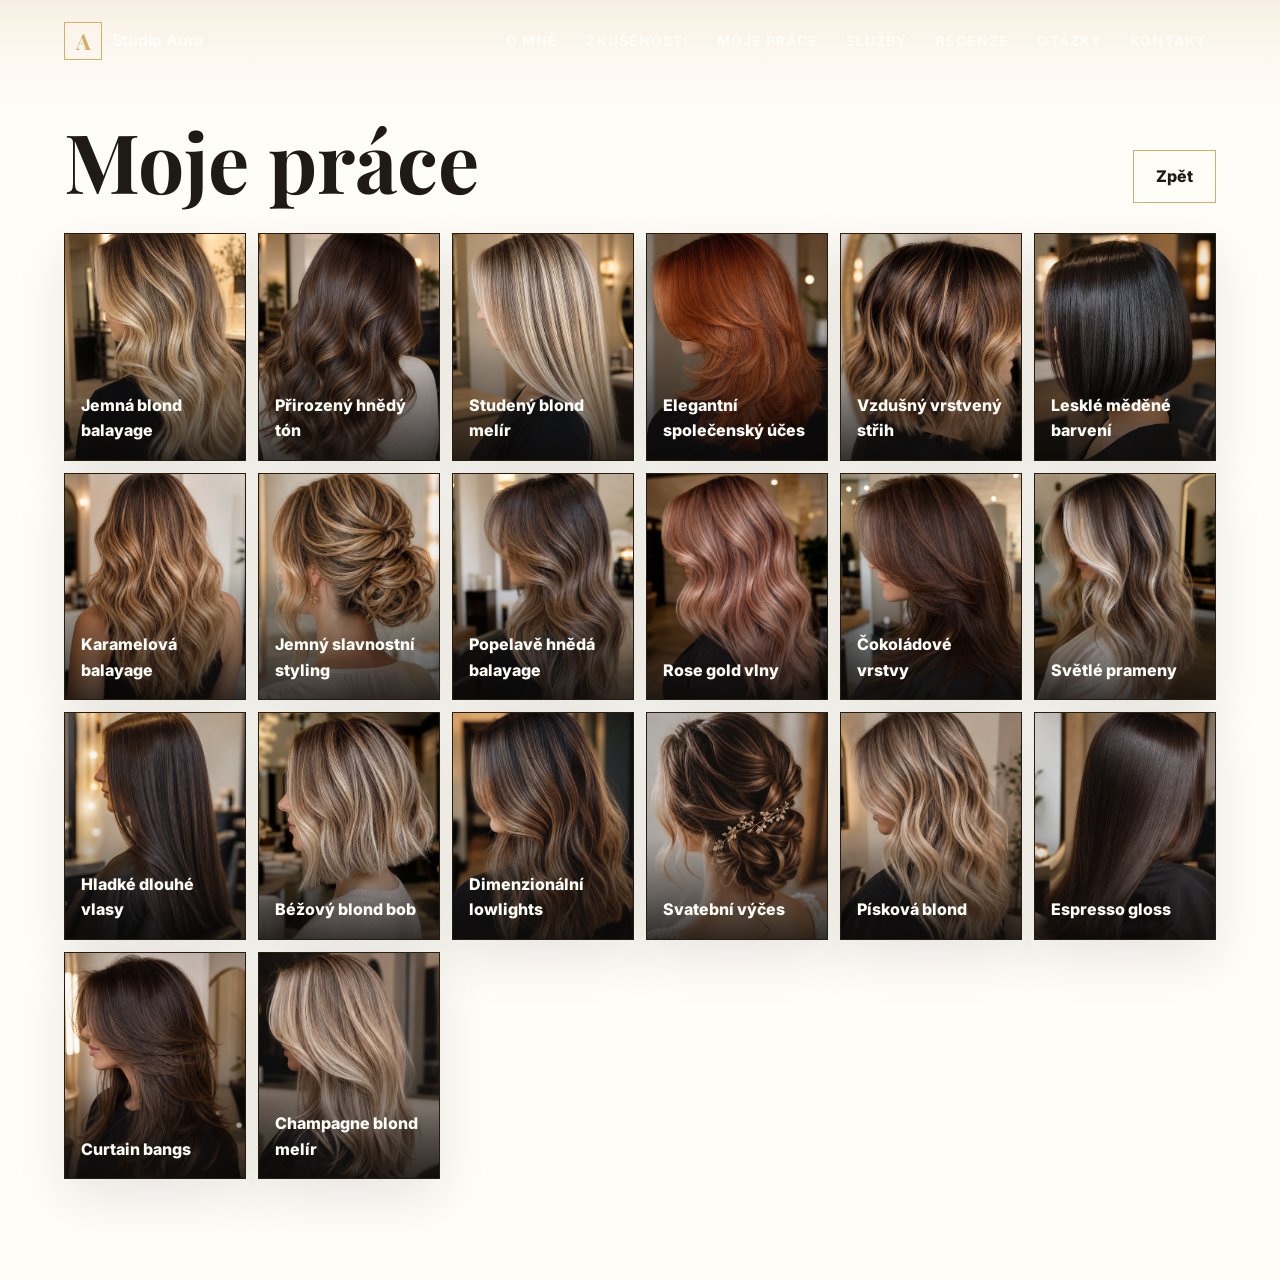
==== commit 674b7ffd: "Add FAQ to navigation" ====
--- a/mojeprace.html
+++ b/mojeprace.html
@@ -21,8 +21,9 @@
       <a href="index.html#about">O&nbsp;mně</a>
       <a href="index.html#experience">Zkušenosti</a>
       <a href="index.html#work">Moje práce</a>
-      <a href="index.html#services">Služby</a>
+      <a href="index.html#pricing">Služby</a>
       <a href="index.html#reviews">Recenze</a>
+      <a href="index.html#faq">Otázky</a>
       <a href="index.html#contact">Kontakt</a>
     </nav>
     <button class="menu-toggle" type="button" data-menu-toggle aria-label="Otevřít menu" aria-expanded="false" aria-controls="primary-navigation">
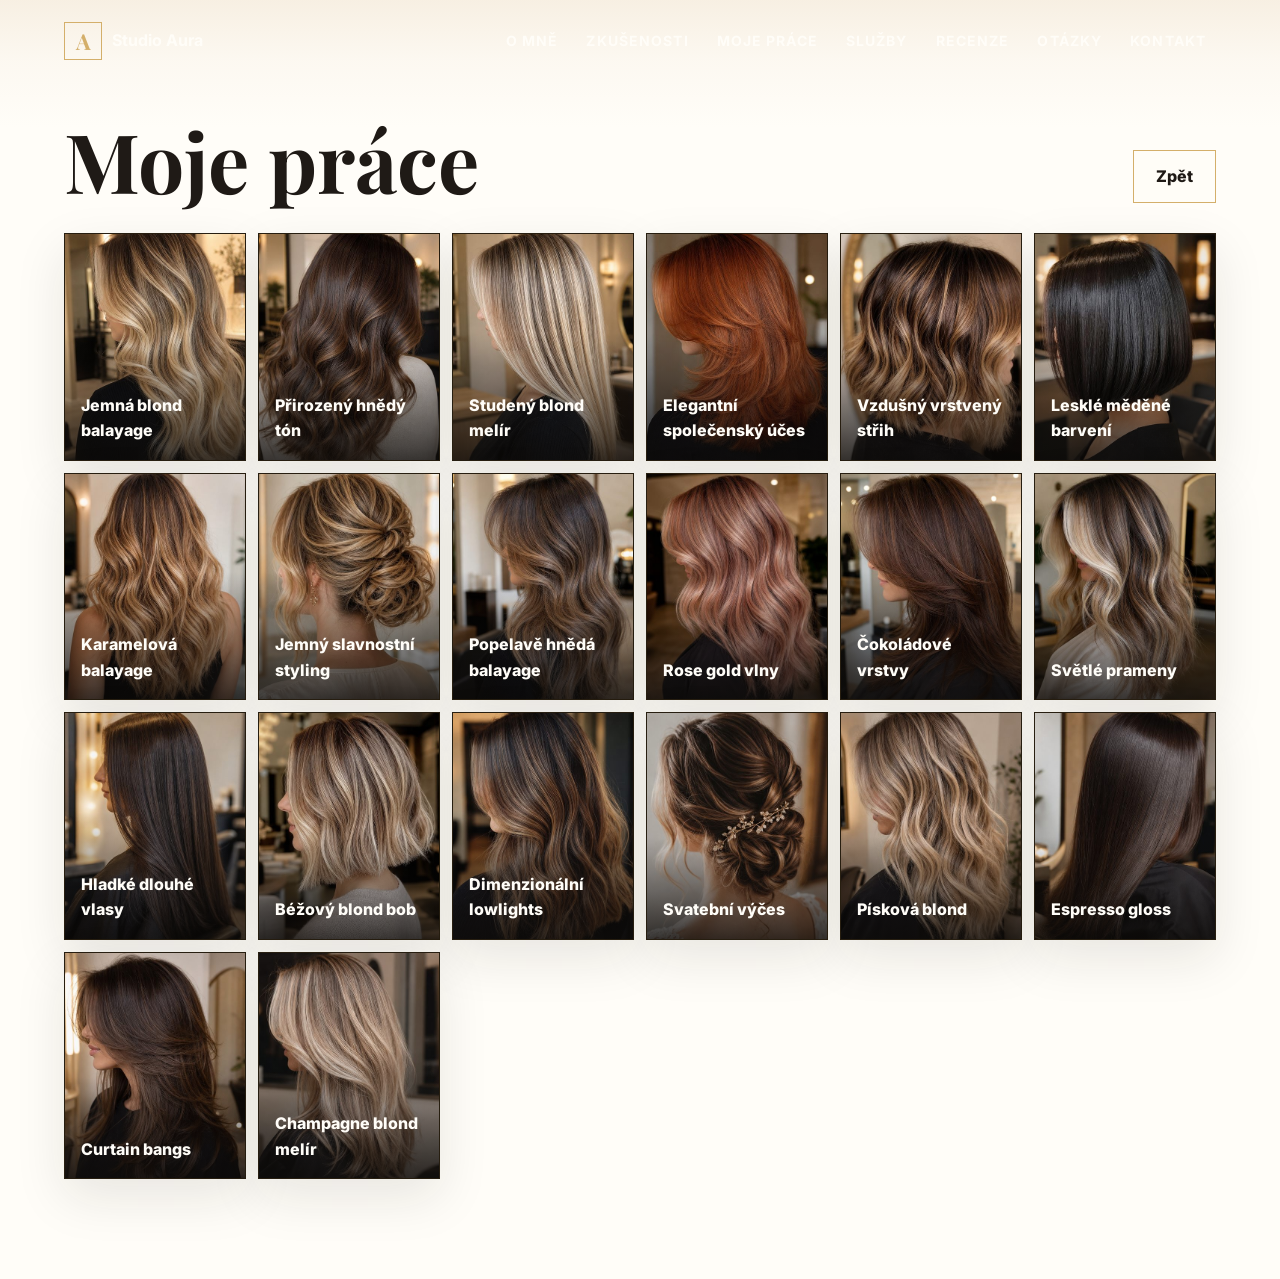
==== commit a7803ba6: "Optimize images and complete SEO" ====
--- a/mojeprace.html
+++ b/mojeprace.html
@@ -3,13 +3,42 @@
 <head>
   <meta charset="UTF-8">
   <meta name="viewport" content="width=device-width, initial-scale=1.0">
-  <meta name="description" content="Galerie vlasových proměn Studia Aura.">
+  <meta name="description" content="Prohlédněte si galerii vlasových proměn Studia Aura: balayage, blond melíry, přirozené barvení, moderní střihy a společenské účesy.">
+  <link rel="canonical" href="https://marekruzek.github.io/Studio-Aura/mojeprace.html">
+  <meta property="og:title" content="Moje práce | Studio Aura">
+  <meta property="og:description" content="Galerie balayage, moderních střihů, přirozeného barvení a společenských účesů Studia Aura.">
+  <meta property="og:type" content="website">
+  <meta property="og:locale" content="cs_CZ">
+  <meta property="og:url" content="https://marekruzek.github.io/Studio-Aura/mojeprace.html">
+  <meta property="og:site_name" content="Studio Aura">
+  <meta property="og:image" content="https://marekruzek.github.io/Studio-Aura/images/og-image.jpg">
+  <meta property="og:image:width" content="1200">
+  <meta property="og:image:height" content="630">
+  <meta property="og:image:alt" content="Ukázky práce vlasového studia Studio Aura">
+  <meta name="twitter:card" content="summary_large_image">
+  <meta name="twitter:title" content="Moje práce | Studio Aura">
+  <meta name="twitter:description" content="Galerie balayage, moderních střihů, přirozeného barvení a společenských účesů.">
+  <meta name="twitter:image" content="https://marekruzek.github.io/Studio-Aura/images/og-image.jpg">
   <title>Moje práce | Studio Aura</title>
   <link rel="icon" href="data:image/svg+xml,%3Csvg xmlns='http://www.w3.org/2000/svg' viewBox='0 0 64 64'%3E%3Crect width='64' height='64' rx='14' fill='%230d0b09'/%3E%3Cpath d='M18 47 32 13l14 34h-7l-3-8H28l-3 8h-7Zm12-14h4l-2-6-2 6Z' fill='%23d4af6a'/%3E%3C/svg%3E">
   <link rel="preconnect" href="https://fonts.googleapis.com">
   <link rel="preconnect" href="https://fonts.gstatic.com" crossorigin>
   <link href="https://fonts.googleapis.com/css2?family=Inter:wght@400;500;600;700&family=Playfair+Display:wght@600;700&display=swap" rel="stylesheet">
   <link rel="stylesheet" href="style.css">
+  <script type="application/ld+json">
+    {
+      "@context": "https://schema.org",
+      "@type": "CollectionPage",
+      "name": "Moje práce | Studio Aura",
+      "url": "https://marekruzek.github.io/Studio-Aura/mojeprace.html",
+      "description": "Galerie vlasových proměn, balayage, barvení, střihů a účesů Studia Aura.",
+      "isPartOf": {
+        "@type": "WebSite",
+        "name": "Studio Aura",
+        "url": "https://marekruzek.github.io/Studio-Aura/"
+      }
+    }
+  </script>
 </head>
 <body>
   <header class="site-header is-scrolled" data-header>
@@ -42,26 +71,26 @@
         </div>
 
         <div class="gallery gallery--full" data-gallery>
-          <button class="gallery__item reveal" type="button" data-caption="Jemná blond balayage" data-src="images/portfolio/portfolio-01.png"><img src="images/portfolio/portfolio-01.png" alt="Jemná blond balayage" loading="lazy"><span>Jemná blond balayage</span></button>
-          <button class="gallery__item reveal" type="button" data-caption="Přirozený hnědý tón" data-src="images/portfolio/portfolio-02.png"><img src="images/portfolio/portfolio-02.png" alt="Přirozený hnědý tón" loading="lazy"><span>Přirozený hnědý tón</span></button>
-          <button class="gallery__item reveal" type="button" data-caption="Studený blond melír" data-src="images/portfolio/portfolio-03.png"><img src="images/portfolio/portfolio-03.png" alt="Studený blond melír" loading="lazy"><span>Studený blond melír</span></button>
-          <button class="gallery__item reveal" type="button" data-caption="Elegantní společenský účes" data-src="images/portfolio/portfolio-04.png"><img src="images/portfolio/portfolio-04.png" alt="Elegantní společenský účes" loading="lazy"><span>Elegantní společenský účes</span></button>
-          <button class="gallery__item reveal" type="button" data-caption="Vzdušný vrstvený střih" data-src="images/portfolio/portfolio-05.png"><img src="images/portfolio/portfolio-05.png" alt="Vzdušný vrstvený střih" loading="lazy"><span>Vzdušný vrstvený střih</span></button>
-          <button class="gallery__item reveal" type="button" data-caption="Lesklé měděné barvení" data-src="images/portfolio/portfolio-06.png"><img src="images/portfolio/portfolio-06.png" alt="Lesklé měděné barvení" loading="lazy"><span>Lesklé měděné barvení</span></button>
-          <button class="gallery__item reveal" type="button" data-caption="Karamelová balayage" data-src="images/portfolio/portfolio-07.png"><img src="images/portfolio/portfolio-07.png" alt="Karamelová balayage" loading="lazy"><span>Karamelová balayage</span></button>
-          <button class="gallery__item reveal" type="button" data-caption="Jemný slavnostní styling" data-src="images/portfolio/portfolio-08.png"><img src="images/portfolio/portfolio-08.png" alt="Jemný slavnostní styling" loading="lazy"><span>Jemný slavnostní styling</span></button>
-          <button class="gallery__item reveal" type="button" data-caption="Popelavě hnědá balayage" data-src="images/portfolio/portfolio-09.png"><img src="images/portfolio/portfolio-09.png" alt="Popelavě hnědá balayage" loading="lazy"><span>Popelavě hnědá balayage</span></button>
-          <button class="gallery__item reveal" type="button" data-caption="Rose gold vlny" data-src="images/portfolio/portfolio-10.png"><img src="images/portfolio/portfolio-10.png" alt="Rose gold vlny" loading="lazy"><span>Rose gold vlny</span></button>
-          <button class="gallery__item reveal" type="button" data-caption="Čokoládové vrstvy" data-src="images/portfolio/portfolio-11.png"><img src="images/portfolio/portfolio-11.png" alt="Čokoládové vrstvy" loading="lazy"><span>Čokoládové vrstvy</span></button>
-          <button class="gallery__item reveal" type="button" data-caption="Světlé prameny u&nbsp;obličeje" data-src="images/portfolio/portfolio-12.png"><img src="images/portfolio/portfolio-12.png" alt="Světlé prameny u obličeje" loading="lazy"><span>Světlé prameny</span></button>
-          <button class="gallery__item reveal" type="button" data-caption="Hladké dlouhé vlasy" data-src="images/portfolio/portfolio-13.png"><img src="images/portfolio/portfolio-13.png" alt="Hladké dlouhé vlasy" loading="lazy"><span>Hladké dlouhé vlasy</span></button>
-          <button class="gallery__item reveal" type="button" data-caption="Béžový blond bob" data-src="images/portfolio/portfolio-14.png"><img src="images/portfolio/portfolio-14.png" alt="Béžový blond bob" loading="lazy"><span>Béžový blond bob</span></button>
-          <button class="gallery__item reveal" type="button" data-caption="Dimenzionální lowlights" data-src="images/portfolio/portfolio-15.png"><img src="images/portfolio/portfolio-15.png" alt="Dimenzionální lowlights" loading="lazy"><span>Dimenzionální lowlights</span></button>
-          <button class="gallery__item reveal" type="button" data-caption="Svatební výčes" data-src="images/portfolio/portfolio-16.png"><img src="images/portfolio/portfolio-16.png" alt="Svatební výčes" loading="lazy"><span>Svatební výčes</span></button>
-          <button class="gallery__item reveal" type="button" data-caption="Písková blond" data-src="images/portfolio/portfolio-17.png"><img src="images/portfolio/portfolio-17.png" alt="Písková blond" loading="lazy"><span>Písková blond</span></button>
-          <button class="gallery__item reveal" type="button" data-caption="Espresso gloss" data-src="images/portfolio/portfolio-18.png"><img src="images/portfolio/portfolio-18.png" alt="Espresso gloss" loading="lazy"><span>Espresso gloss</span></button>
-          <button class="gallery__item reveal" type="button" data-caption="Jemné curtain bangs" data-src="images/portfolio/portfolio-19.png"><img src="images/portfolio/portfolio-19.png" alt="Jemné curtain bangs" loading="lazy"><span>Curtain bangs</span></button>
-          <button class="gallery__item reveal" type="button" data-caption="Champagne blond melír" data-src="images/portfolio/portfolio-20.png"><img src="images/portfolio/portfolio-20.png" alt="Champagne blond melír" loading="lazy"><span>Champagne blond melír</span></button>
+          <button class="gallery__item reveal" type="button" data-caption="Jemná blond balayage" data-src="images/portfolio/portfolio-01.jpg"><img src="images/portfolio/portfolio-01.jpg" alt="Jemná blond balayage" loading="lazy" width="603" height="603"><span>Jemná blond balayage</span></button>
+          <button class="gallery__item reveal" type="button" data-caption="Přirozený hnědý tón" data-src="images/portfolio/portfolio-02.jpg"><img src="images/portfolio/portfolio-02.jpg" alt="Přirozený hnědý tón" loading="lazy" width="603" height="603"><span>Přirozený hnědý tón</span></button>
+          <button class="gallery__item reveal" type="button" data-caption="Studený blond melír" data-src="images/portfolio/portfolio-03.jpg"><img src="images/portfolio/portfolio-03.jpg" alt="Studený blond melír" loading="lazy" width="603" height="603"><span>Studený blond melír</span></button>
+          <button class="gallery__item reveal" type="button" data-caption="Elegantní společenský účes" data-src="images/portfolio/portfolio-04.jpg"><img src="images/portfolio/portfolio-04.jpg" alt="Elegantní společenský účes" loading="lazy" width="603" height="603"><span>Elegantní společenský účes</span></button>
+          <button class="gallery__item reveal" type="button" data-caption="Vzdušný vrstvený střih" data-src="images/portfolio/portfolio-05.jpg"><img src="images/portfolio/portfolio-05.jpg" alt="Vzdušný vrstvený střih" loading="lazy" width="603" height="603"><span>Vzdušný vrstvený střih</span></button>
+          <button class="gallery__item reveal" type="button" data-caption="Lesklé měděné barvení" data-src="images/portfolio/portfolio-06.jpg"><img src="images/portfolio/portfolio-06.jpg" alt="Lesklé měděné barvení" loading="lazy" width="603" height="603"><span>Lesklé měděné barvení</span></button>
+          <button class="gallery__item reveal" type="button" data-caption="Karamelová balayage" data-src="images/portfolio/portfolio-07.jpg"><img src="images/portfolio/portfolio-07.jpg" alt="Karamelová balayage" loading="lazy" width="603" height="603"><span>Karamelová balayage</span></button>
+          <button class="gallery__item reveal" type="button" data-caption="Jemný slavnostní styling" data-src="images/portfolio/portfolio-08.jpg"><img src="images/portfolio/portfolio-08.jpg" alt="Jemný slavnostní styling" loading="lazy" width="603" height="603"><span>Jemný slavnostní styling</span></button>
+          <button class="gallery__item reveal" type="button" data-caption="Popelavě hnědá balayage" data-src="images/portfolio/portfolio-09.jpg"><img src="images/portfolio/portfolio-09.jpg" alt="Popelavě hnědá balayage" loading="lazy" width="603" height="603"><span>Popelavě hnědá balayage</span></button>
+          <button class="gallery__item reveal" type="button" data-caption="Rose gold vlny" data-src="images/portfolio/portfolio-10.jpg"><img src="images/portfolio/portfolio-10.jpg" alt="Rose gold vlny" loading="lazy" width="603" height="603"><span>Rose gold vlny</span></button>
+          <button class="gallery__item reveal" type="button" data-caption="Čokoládové vrstvy" data-src="images/portfolio/portfolio-11.jpg"><img src="images/portfolio/portfolio-11.jpg" alt="Čokoládové vrstvy" loading="lazy" width="603" height="603"><span>Čokoládové vrstvy</span></button>
+          <button class="gallery__item reveal" type="button" data-caption="Světlé prameny u&nbsp;obličeje" data-src="images/portfolio/portfolio-12.jpg"><img src="images/portfolio/portfolio-12.jpg" alt="Světlé prameny u obličeje" loading="lazy" width="603" height="603"><span>Světlé prameny</span></button>
+          <button class="gallery__item reveal" type="button" data-caption="Hladké dlouhé vlasy" data-src="images/portfolio/portfolio-13.jpg"><img src="images/portfolio/portfolio-13.jpg" alt="Hladké dlouhé vlasy" loading="lazy" width="603" height="603"><span>Hladké dlouhé vlasy</span></button>
+          <button class="gallery__item reveal" type="button" data-caption="Béžový blond bob" data-src="images/portfolio/portfolio-14.jpg"><img src="images/portfolio/portfolio-14.jpg" alt="Béžový blond bob" loading="lazy" width="603" height="603"><span>Béžový blond bob</span></button>
+          <button class="gallery__item reveal" type="button" data-caption="Dimenzionální lowlights" data-src="images/portfolio/portfolio-15.jpg"><img src="images/portfolio/portfolio-15.jpg" alt="Dimenzionální lowlights" loading="lazy" width="603" height="603"><span>Dimenzionální lowlights</span></button>
+          <button class="gallery__item reveal" type="button" data-caption="Svatební výčes" data-src="images/portfolio/portfolio-16.jpg"><img src="images/portfolio/portfolio-16.jpg" alt="Svatební výčes" loading="lazy" width="603" height="603"><span>Svatební výčes</span></button>
+          <button class="gallery__item reveal" type="button" data-caption="Písková blond" data-src="images/portfolio/portfolio-17.jpg"><img src="images/portfolio/portfolio-17.jpg" alt="Písková blond" loading="lazy" width="603" height="603"><span>Písková blond</span></button>
+          <button class="gallery__item reveal" type="button" data-caption="Espresso gloss" data-src="images/portfolio/portfolio-18.jpg"><img src="images/portfolio/portfolio-18.jpg" alt="Espresso gloss" loading="lazy" width="603" height="603"><span>Espresso gloss</span></button>
+          <button class="gallery__item reveal" type="button" data-caption="Jemné curtain bangs" data-src="images/portfolio/portfolio-19.jpg"><img src="images/portfolio/portfolio-19.jpg" alt="Jemné curtain bangs" loading="lazy" width="603" height="603"><span>Curtain bangs</span></button>
+          <button class="gallery__item reveal" type="button" data-caption="Champagne blond melír" data-src="images/portfolio/portfolio-20.jpg"><img src="images/portfolio/portfolio-20.jpg" alt="Champagne blond melír" loading="lazy" width="603" height="603"><span>Champagne blond melír</span></button>
         </div>
       </div>
     </section>
@@ -73,6 +102,10 @@
     <p data-lightbox-caption></p>
   </div>
 
+  <button class="back-to-top" type="button" aria-label="Zpět nahoru">
+    <span aria-hidden="true">↑</span>
+  </button>
+
   <script src="script.js"></script>
 </body>
 </html>
--- a/style.css
+++ b/style.css
@@ -68,11 +68,26 @@
 }
 
 .brand {
+  position: relative;
   display: inline-flex;
   align-items: center;
   gap: 10px;
   font-weight: 700;
   letter-spacing: 0;
+  transition: color 0.2s ease;
+}
+
+.brand::after {
+  position: absolute;
+  right: 0;
+  bottom: -5px;
+  left: 48px;
+  height: 1px;
+  background: var(--gold);
+  transform: scaleX(0);
+  transform-origin: center;
+  transition: transform 0.2s ease;
+  content: "";
 }
 
 .brand__mark {
@@ -84,6 +99,27 @@
   color: var(--gold);
   font-family: "Playfair Display", Georgia, serif;
   font-size: 22px;
+  transition: color 0.2s ease, background 0.2s ease, transform 0.2s ease;
+}
+
+@media (hover: hover) {
+  .brand:hover {
+    color: var(--gold);
+  }
+
+  .site-header.is-scrolled .brand:hover,
+  .site-header.is-open .brand:hover {
+    color: var(--gold-dark);
+  }
+
+  .brand:hover::after {
+    transform: scaleX(1);
+  }
+
+  .brand:hover .brand__mark {
+    background: rgba(212, 175, 106, 0.12);
+    transform: translateY(-1px);
+  }
 }
 
 .nav {
@@ -551,6 +587,45 @@
   margin-top: 22px;
 }
 
+.back-to-top {
+  position: fixed;
+  right: max(16px, env(safe-area-inset-right));
+  bottom: max(16px, env(safe-area-inset-bottom));
+  z-index: 19;
+  display: none;
+  width: 46px;
+  height: 46px;
+  place-items: center;
+  border: 1px solid rgba(212, 175, 106, 0.7);
+  border-radius: 0;
+  background: rgba(251, 246, 237, 0.92);
+  color: var(--gold-dark);
+  box-shadow: 0 12px 30px rgba(13, 11, 9, 0.14);
+  backdrop-filter: blur(14px);
+  cursor: pointer;
+  opacity: 0;
+  pointer-events: none;
+  transform: translateY(12px);
+  transition: opacity 0.2s ease, transform 0.2s ease;
+}
+
+.back-to-top:focus-visible {
+  outline: 3px solid rgba(212, 175, 106, 0.35);
+  outline-offset: 3px;
+}
+
+@media (max-width: 979px) {
+  .back-to-top {
+    display: grid;
+  }
+
+  .back-to-top.is-visible {
+    opacity: 1;
+    pointer-events: auto;
+    transform: translateY(0);
+  }
+}
+
 @media (max-width: 759px) {
   .gallery,
   .gallery.gallery--full {
@@ -562,6 +637,10 @@
     min-height: 0;
   }
 
+  .gallery:not(.gallery--full) .gallery__item:nth-child(n + 7) {
+    display: none;
+  }
+
   .gallery__item span {
     padding: 42px 10px 10px;
     font-size: 12px;
@@ -571,10 +650,61 @@
   .contact-form,
   .contact-form.reveal,
   .contact-form.reveal.is-visible {
+    order: 3;
     position: static;
+    width: 100%;
+    min-width: 0;
     opacity: 1;
     transform: none;
     transition: none;
+  }
+
+  .contact__info,
+  .contact__info.reveal,
+  .contact__info.reveal.is-visible {
+    display: contents;
+    opacity: 1;
+    transform: none;
+  }
+
+  .contact__info h2 {
+    order: 1;
+  }
+
+  .contact__intro {
+    order: 2;
+  }
+
+  .contact__address {
+    order: 4;
+    margin-top: 0;
+  }
+
+  .contact-form .booking-form__panel {
+    display: grid;
+    width: 100%;
+    min-width: 0;
+    max-width: 100%;
+    grid-column: 1 / -1;
+    grid-template-columns: minmax(0, 1fr);
+    gap: 16px;
+  }
+
+  .contact-form .booking-form__panel > label {
+    width: 100%;
+    min-width: 0;
+    max-width: 100%;
+    grid-column: 1 / -1;
+  }
+
+  [data-booking-date] {
+    width: 100%;
+    min-width: 0;
+    max-width: 100%;
+  }
+
+  .contact-form .booking-form__panel[hidden] {
+    display: none;
   }
 }
 
@@ -751,7 +881,7 @@
   background: linear-gradient(to bottom, rgba(246, 237, 223, 0.32), rgba(19, 15, 12, 0));
 }
 
-.contact__info address {
+.contact__address {
   display: grid;
   gap: 10px;
   margin-top: 28px;
@@ -803,10 +933,19 @@
 
 .contact-form {
   display: grid;
+  min-width: 0;
   gap: 16px;
   padding: clamp(22px, 4vw, 34px);
   color: var(--ink);
   background: var(--white);
+}
+
+.booking-form__panel {
+  display: contents;
+}
+
+.contact-form [hidden] {
+  display: none;
 }
 
 .booking-form__top {
@@ -879,11 +1018,64 @@
 
 .contact-form label {
   display: grid;
+  min-width: 0;
   gap: 7px;
   font-size: 13px;
   font-weight: 800;
   text-transform: uppercase;
   letter-spacing: 0.08em;
+}
+
+.contact-form label:has([data-booking-date]) {
+  min-width: 0;
+  max-width: 100%;
+  overflow: hidden;
+  cursor: pointer;
+  user-select: none;
+  -webkit-user-select: none;
+  -webkit-touch-callout: none;
+}
+
+[data-booking-date] {
+  display: block;
+  flex: 1 1 0;
+  inline-size: 100%;
+  min-inline-size: 0;
+  max-inline-size: 100%;
+  block-size: 48px;
+  overflow: hidden;
+  -webkit-appearance: none;
+  appearance: none;
+  line-height: normal;
+  text-align: left;
+  text-align-last: left;
+  font-variant-numeric: tabular-nums;
+  user-select: none;
+  -webkit-user-select: none;
+  -webkit-touch-callout: none;
+}
+
+[data-booking-date]::-webkit-date-and-time-value {
+  display: block;
+  width: 100%;
+  min-height: 1.6em;
+  margin: 0;
+  text-align: left;
+}
+
+[data-booking-date]::-webkit-datetime-edit {
+  display: block;
+  width: 100%;
+  padding: 0;
+  text-align: left;
+}
+
+[data-booking-date]::-webkit-datetime-edit-day-field:focus,
+[data-booking-date]::-webkit-datetime-edit-month-field:focus,
+[data-booking-date]::-webkit-datetime-edit-year-field:focus {
+  color: inherit;
+  background: transparent;
+  outline: none;
 }
 
 .contact-form label small {
@@ -898,11 +1090,18 @@
 .contact-form select,
 .contact-form textarea {
   width: 100%;
+  min-width: 0;
+  max-width: 100%;
   border: 1px solid var(--line);
   padding: 13px 14px;
   color: var(--ink);
   background: var(--cream);
   outline: none;
+}
+
+.contact-form input,
+.contact-form select {
+  min-height: 48px;
 }
 
 .contact-form input:focus,
